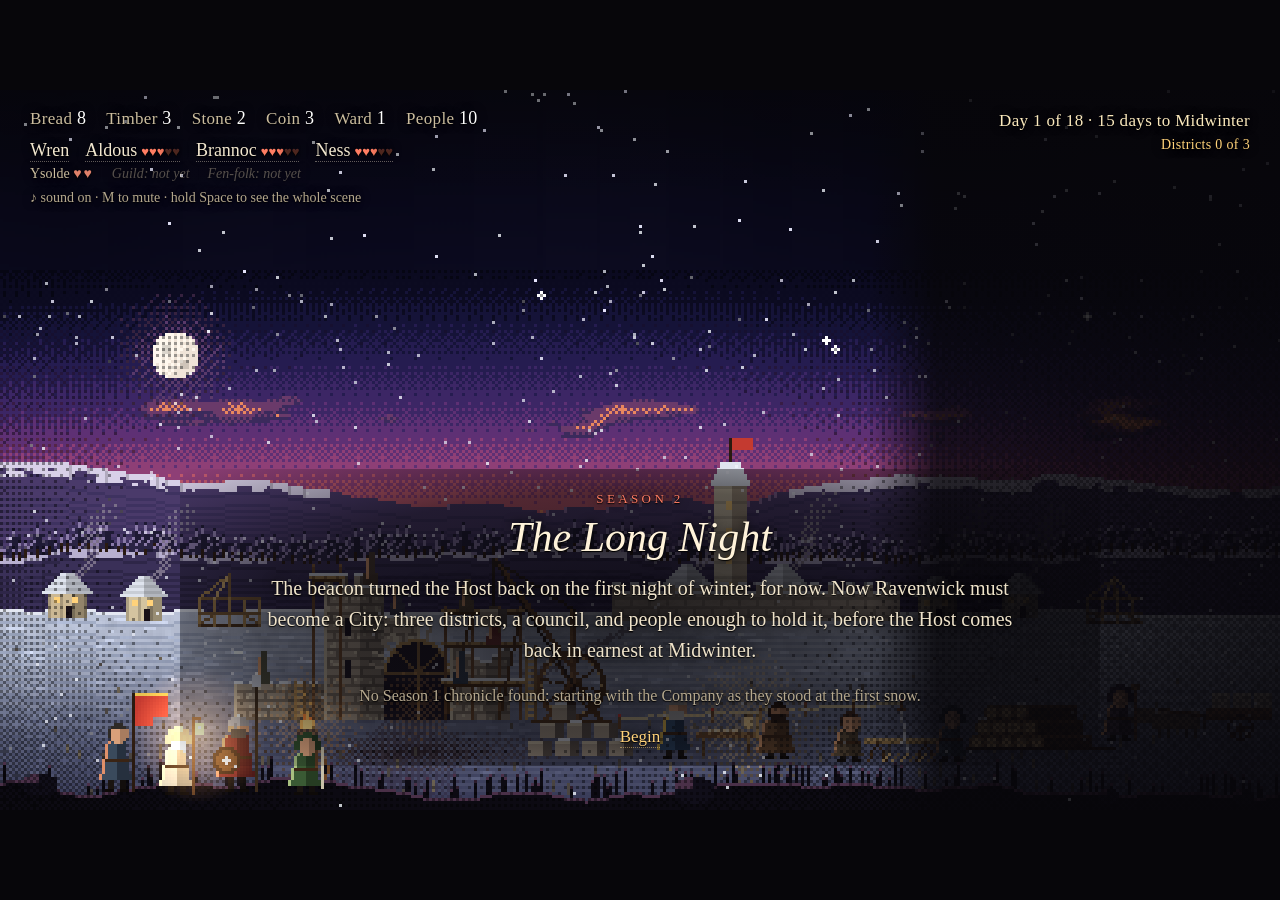
==== season2.html @ ca305309 "Add Season Two: The Long Night (season2.html) A playable second season: a morning council of three f" ====
<!doctype html><html><head><meta charset="utf-8"><title>Quests and Encounters · Season 2 · The Long Night</title>
<link rel="stylesheet" href="s2/base.css">
<style>
  #fac{z-index:2;left:30px;top:76px;font-size:14px;color:#cbbd9f;display:flex;gap:18px}
  #fac .h{color:#e0806a;letter-spacing:2px}#fac .away{opacity:.4;font-style:italic}
  #goal .q{font-size:13.5px;color:#cbbd9f;font-style:italic}#goal .q b{font-weight:normal;color:#fbe9bd;font-style:normal}
  #party .fallen{opacity:.45;text-decoration:line-through}
</style></head><body>
<div id="stage">
  <canvas id="c" width="427" height="240"></canvas>
  <div id="topshade"></div>
  <div id="fade"></div>
  <div id="top" class="hud"><div id="res"></div><div id="goal"></div></div>
  <div id="party" class="hud"></div>
  <div id="fac" class="hud"></div>
  <div id="toast" class="hud"></div>
  <div id="story" class="hud"></div>
  <div id="strike"></div>
  <div id="panel" class="hud"></div>
  <div id="snd" class="hud">♪ sound on · M to mute · hold Space to see the whole scene</div>
</div>
<script src="audio.js"></script>
<script src="s2/art.js"></script>
<script src="s2/content.js"></script>
<script>
/* ================================================================ Season 2 · The Long Night (browser build)
   Rules and flow. Content (places, council matters, costs) is in s2/content.js; art is exported by
   tools/art/s2_export.py. Same look and sound as Season 1; the scene art is one image per scene plus the
   four Company sprites. #bot=1 plays a season by itself and writes a log into <pre id="botlog">. */
const A = window.Audio2 || {mood() {}, ambience() {}, sfx() {}, toggle() {}, start() {}};
const cv = document.getElementById('c'), ctx = cv.getContext('2d'); ctx.imageSmoothingEnabled = false;
const CW = 427, CH = 240, SY = 60;
const sleep = ms => new Promise(r => setTimeout(r, ms / (window.SPEED || 1)));
const rnd = (a, b) => a + Math.floor(Math.random() * (b - a + 1));
const pick = a => a[Math.floor(Math.random() * a.length)];
const $ = id => document.getElementById(id);

const BG = {}; for (const k of S2ART.scenes) { const i = new Image(); i.src = 's2/' + k + '.png'; BG[k] = i; }
const MEM = {}; for (const k in S2ART.members) { const i = new Image(); i.src = 's2/' + k + '.png'; MEM[k] = {...S2ART.members[k], img: i}; }
const MEMBERS = ['m_banner', 'm_cleric', 'm_captain', 'm_tracker'];
const CO = {
  m_banner: {short: 'Wren', stats: {Might: 2, Wits: 3, Faith: 2, Stealth: 1}},
  m_cleric: {short: 'Aldous', stats: {Might: 1, Wits: 3, Faith: 5, Stealth: 1}},
  m_captain: {short: 'Brannoc', stats: {Might: 5, Wits: 2, Faith: 1, Stealth: 1}},
  m_tracker: {short: 'Ness', stats: {Might: 2, Wits: 4, Faith: 1, Stealth: 5}},
};
const nm = m => CO[m].short;
const RES = ['Bread', 'Timber', 'Stone', 'Coin', 'Ward'];

/* ------------------------------------------------------------------ state */
const G = {day: 1, scene: 'works', res: {}, people: 0, militia: 0, party: {}, loyal: {}, hurt: {}, fac: {}, built: {}, unlocked: {},
  work: 'fish', q: {}, flags: {}, intel: [], visits: {}, once: {}, carry: {}, log: [], view: null, busy: false, builtToday: false, usedToday: {}};
const SAVE_KEY = 'qe.chronicle';

function newSeason() {
  Object.assign(G.res, S2.start.res); G.people = S2.start.people; G.militia = S2.start.militia;
  for (const m of MEMBERS) { G.party[m] = 'ok'; G.loyal[m] = 3; }
  G.loyal.m_banner = null;
  for (const k in S2.factions) G.fac[k] = {here: S2.factions[k].here, h: S2.factions[k].hearts, gifted: false};
  for (const k in S2.districts) { G.built[k] = 0; G.unlocked[k] = !!S2.districts[k].open; }
  G.q.season = 'open';
  const c = loadChronicle();   // Season 1's chronicle, if there is one; otherwise this default Company
  G.from = c ? 'chronicle' : 'default';
  if (c && c.season === 1) {
    const co = c.company || {};
    for (const m of MEMBERS) {
      if (co.party && co.party[m]) G.party[m] = co.party[m] === 'gone' ? 'gone' : 'ok';
      if (co.loyal && co.loyal[m] != null) G.loyal[m] = co.loyal[m];
    }
    const r = (c.stores || {}).res || {};
    G.res.Stone += Math.min(3, r.Stone || 0); G.res.Coin += Math.min(3, r.Coin || 0); G.res.Ward = Math.max(1, Math.min(3, r.Ward || 1));
    const spare = Math.max(0, ((c.result || {}).maxDay || 14) - ((c.result || {}).endDay || 14));
    G.res.Bread += spare; G.res.Stone += Math.min(2, spare);
    if ((c.ravenwick || {}).refugeesIn) { G.people += 3; G.militia += 1; G.flags.sergeant = 1; }
    const fl = (c.world || {}).flags || {};
    const keys = Object.keys(fl).join(' ');
    G.flags.shrineDark = /shrine.*(broke|desecr|rob)/i.test(keys) && !/pray/i.test(keys);
    G.flags.bridgeHeld = /highway.*(paid|pay)/i.test(keys) ? 'the highwaymen you paid off, grown bold' : /highway.*(fought|fight|driven)/i.test(keys) ? 'strangers in masks: the highwaymen are gone' : null;
  }
}
function loadChronicle() { try { const c = JSON.parse(localStorage.getItem(SAVE_KEY + '.s1') || localStorage.getItem(SAVE_KEY) || 'null'); return c && c.format === 'quests-and-encounters/chronicle' && c.season === 1 && (c.result || {}).win ? c : null } catch (e) { return null } }
function saveChronicle(result) {
  const c = {format: 'quests-and-encounters/chronicle', version: 1, season: 2, title: 'The Long Night', savedAt: new Date().toISOString(),
    result, company: {party: G.party, loyal: G.loyal, hurt: G.hurt}, stores: {res: G.res}, city: {people: G.people, militia: G.militia, built: G.built,
      factions: G.fac}, world: {flags: G.flags, quests: G.q, intel: G.intel}};
  try { if (!window.BOT) { localStorage.setItem(SAVE_KEY, JSON.stringify(c)); localStorage.setItem(SAVE_KEY + '.s2', JSON.stringify(c)); } } catch (e) {}
  return c;
}

const here = m => G.party[m] === 'ok';
const has = m => here(m) && !G.hurt[m];
const can = c => !c || Object.entries(c).every(([k, v]) => G.res[k] >= v);
const pay = c => { if (c) for (const k in c) G.res[k] -= c[k]; };
const cost = c => Object.entries(c).map(([k, v]) => `${v} ${k}`).join(', ');
const builtN = () => Object.values(G.built).filter(Boolean).length;
const need = () => Math.ceil(G.people / 5);
const facHere = () => Object.keys(G.fac).filter(k => G.fac[k].here);
const S = k => S2.factions[k];

/* ------------------------------------------------------------------ effects */
function fx(e, notes = []) {
  if (!e) return notes;
  if (e.res) for (const k in e.res) { const before = G.res[k]; G.res[k] = Math.max(0, G.res[k] + e.res[k]); const d = G.res[k] - before; if (d) notes.push(`${d > 0 ? '+' : ''}${d} ${k}`); }
  if (e.people) { G.people = Math.max(0, G.people + e.people); notes.push(`${e.people > 0 ? '+' : ''}${e.people} people`); }
  if (e.militia) { G.militia = Math.max(0, G.militia + e.militia); notes.push(`+${e.militia} militia`); }
  if (e.fac) for (const k in e.fac) heart(k, e.fac[k], notes);
  if (e.hurt) for (const m of e.hurt) if (here(m)) { G.hurt[m] = 1; notes.push(`${nm(m)} is wounded`); A.sfx('hurt'); }
  if (e.flag) Object.assign(G.flags, e.flag);
  if (e.unlock) for (const d of e.unlock) unlock(d, notes);
  if (e.intel) for (let i = 0; i < e.intel; i++) reveal(notes);
  const up = e.res && Object.values(e.res).some(v => v > 0), down = e.res && Object.values(e.res).some(v => v < 0);
  if (up) A.sfx(e.res.Coin > 0 ? 'coin' : 'gain'); else if (down) A.sfx('loss');
  return notes;
}
function heart(k, d, notes) {
  const f = G.fac[k]; if (!f || !f.here || !d) return;
  f.h = Math.max(0, Math.min(5, f.h + d));
  notes.push(`${S(k).short} ${d > 0 ? '♥+' + d : '♥' + d}`);
  if (k === 'faithful' && f.h >= 3) unlock('chapel', notes);
  if (f.h >= 5 && !f.gifted) { f.gifted = true; notes.push(S(k).gift); gift(k); }
  if (f.h === 0) { f.here = false; G.people = Math.max(0, G.people - 3); notes.push(`${S(k).name} leave Ravenwick, and take their people with them (−3 people)`); }
}
function gift(k) {
  if (k === 'faithful') { G.hurt = {}; G.res.Ward += 2; }
  if (k === 'guild') G.res.Coin += 4;
  if (k === 'fen') { G.res.Bread += 3; G.flags.boats = 1; G.flags.iceRoad = 1; }
}
function unlock(d, notes) { if (!G.unlocked[d]) { G.unlocked[d] = true; notes.push(`${S2.districts[d].building} can now be raised in ${S2.districts[d].name}`); } }
function arrive(k, notes) { if (G.fac[k].here) return; G.fac[k].here = true; G.people += 3; notes.push(`${S(k).name} come to Ravenwick (+3 people). ${S(k).speaker} will sit on the council.`);
  if (k === 'guild') unlock('square', notes); if (k === 'fen') unlock('stores', notes); }
function reveal(notes) { const left = Object.keys(S2.threats).filter(t => !G.intel.includes(t)); if (!left.length) return; const t = left[0]; G.intel.push(t); notes.push(`You know of ${S2.threats[t].name}`); }

/* ------------------------------------------------------------------ drawing */
const SNOWY = {works: 1, square: 1, chapel: 1, yard: 1, stores: 1, crossroads_w: 0.4, cairn: 1, hermit: 3, thornmere: 0.3, toll_bridge: 1, monastery: 0.4,
  frozen_wreck: 2, barrow: 0.4, thin_ice: 0, siege_warning: 1, siege_long_dark: 0.6};
const FLAKES = Array.from({length: 160}, () => ({x: Math.random() * CW, y: Math.random() * CH, v: .2 + Math.random() * .5, w: Math.random() * 6}));
function draw(t) {
  const bg = BG[G.scene];
  if (bg && bg.complete) ctx.drawImage(bg, 0, 0); else { ctx.fillStyle = '#07060a'; ctx.fillRect(0, 0, CW, CH); }
  for (const m of MEMBERS) if (here(m) && MEM[m] && MEM[m].img.complete) {
    const s = MEM[m]; ctx.globalAlpha = G.hurt[m] ? .75 : 1; ctx.drawImage(s.img, s.x, s.y); ctx.globalAlpha = 1;
  }
  if (here('m_cleric')) {   // the lantern's light, drawn live so it belongs to whatever scene we are in
    const s = MEM.m_cleric, lx = s.x + s.w - 2, ly = s.y + 6, f = .85 + .15 * Math.sin(t / 180);
    const g = ctx.createRadialGradient(lx, ly, 1, lx, ly, 26 * f); g.addColorStop(0, 'rgba(255,200,120,.55)'); g.addColorStop(1, 'rgba(255,160,80,0)');
    ctx.globalCompositeOperation = 'lighter'; ctx.fillStyle = g; ctx.fillRect(lx - 30, ly - 30, 60, 60); ctx.globalCompositeOperation = 'source-over';
  }
  const sn = SNOWY[G.scene] || 0, ember = G.scene === 'siege_assault';
  if (sn || ember) for (const f of FLAKES) {
    if (ember) { f.y -= f.v * 1.2; f.x += Math.sin(t / 400 + f.w) * .3; if (f.y < 0) { f.y = CH; f.x = Math.random() * CW; } ctx.fillStyle = f.w > 3 ? '#ffb050' : '#ff6a2a'; }
    else { f.y += f.v; f.x += sn > 1 ? f.v * sn : Math.sin(t / 900 + f.w) * .25; if (f.y > CH) { f.y = 0; f.x = Math.random() * CW; } if (f.x > CW) f.x = 0; ctx.fillStyle = 'rgba(240,244,250,.8)'; }
    if (Math.random() < (ember ? 1 : Math.min(1, sn))) ctx.fillRect(f.x | 0, f.y | 0, 1, 1);
  }
}
function loop(t) { draw(t); requestAnimationFrame(loop); }

/* ------------------------------------------------------------------ panel & HUD */
function show(v) { G.view = v; render(); }
function busy(b) { G.busy = b; $('panel').classList.toggle('busy', b); }
async function goScene(scene, mood, amb) {
  if (G.scene === scene) { if (mood) A.mood(mood); return; }
  const f = $('fade'); f.style.opacity = 1; await sleep(500); G.scene = scene; if (mood) A.mood(mood); if (amb) A.ambience(amb); f.style.opacity = 0; await sleep(300);
}
let toastT; function toast(s) { const el = $('toast'); el.textContent = s; el.style.opacity = 1; clearTimeout(toastT); toastT = setTimeout(() => el.style.opacity = 0, 2600); }
function fitPanel() { const p = $('panel'); p.classList.remove('d1', 'd2'); for (const d of ['d1', 'd2']) { if (p.scrollHeight <= p.clientHeight + 1) return; p.classList.remove('d1'); p.classList.add(d); } }
function render() {
  const v = G.view, p = $('panel');
  if (v) {
    const barks = (v.barks || []).map(([w, l]) => `<div class="bark">${w ? `<b>${w}:</b> ` : ''}${l}</div>`).join('');
    p.innerHTML = (v.kind ? `<div class="kind">${v.kind}</div>` : '') + (v.title ? `<h1>${v.title}</h1>` : '') + `<div class="body">${v.body}</div>${barks}<div class="cap">${v.cap || ''}</div>` +
      v.ch.map((c, i) => {
        const lockWho = c.who && !has(c.who), lock = c.off || lockWho || !can(c.c);
        const why = c.off ? c.off : lockWho ? (here(c.who) ? `${nm(c.who)} is wounded` : `${nm(c.who)} is gone`) : !can(c.c) ? 'Needs ' + cost(c.c) : '';
        return `<a class="ch ${lock ? 'off' : ''}" data-i="${i}">${c.who ? `<span class="who">${nm(c.who)}:</span> ` : ''}${c.t}${(why || c.s) ? `<small>${why || c.s}</small>` : ''}</a>`;
      }).join('');
    p.querySelectorAll('.ch').forEach(a => { const c = v.ch[+a.dataset.i]; a.onclick = () => choose(c); a.onmouseenter = () => A.sfx('hover'); });
    fitPanel();
  } else p.innerHTML = '';
  $('res').innerHTML = RES.map(k => `<span class="${k === 'Bread' && G.res.Bread < need() ? 'lo' : ''}">${k} <b>${G.res[k]}</b></span>`).join('') +
    `<span>People <b>${G.people}</b></span>` + (G.militia ? `<span>Militia <b>${G.militia}</b></span>` : '');
  const left = S2.siegeDay - G.day;
  const dl = Object.keys(S2.districts).filter(d => G.built[d]).map(d => S2.districts[d].building);
  $('goal').innerHTML = `<div class="big">Day ${Math.min(G.day, S2.maxDay)} of ${S2.maxDay} · ${left > 0 ? left + (left === 1 ? ' day' : ' days') + ' to Midwinter' : 'Midwinter'}</div>` +
    `<div class="sm">${builtN() >= 3 ? '<span class="done">✓ A City</span>' : `<span class="now">Districts ${builtN()} of 3</span>`}${dl.length ? ' · ' + dl.join(', ') : ''}</div>` + questLines();
  $('party').innerHTML = MEMBERS.map(m => { const g = G.party[m] !== 'ok', h = G.hurt[m];
    return `<a class="${g ? 'fallen' : h ? 'hurt' : ''}">${nm(m)}${h && !g ? '<span class="hw">wounded</span>' : ''}${G.party[m] === 'fallen' ? '<span class="hw">fell at Midwinter</span>' : ''}${G.loyal[m] != null && !g ? `<span class="pips">${'♥'.repeat(G.loyal[m])}<i>${'♥'.repeat(5 - G.loyal[m])}</i></span>` : ''}</a>`; }).join('');
  $('fac').innerHTML = Object.keys(G.fac).map(k => { const f = G.fac[k];
    return f.here ? `<span>${S(k).short} <span class="h">${'♥'.repeat(f.h)}</span></span>` : `<span class="away">${k === 'guild' ? 'Guild: not yet' : k === 'fen' ? 'Fen-folk: not yet' : S(k).short + ': gone'}</span>`; }).join('');
}
function questLines() {
  const L = [];
  const Q = {wreck: ['The Frozen Wreck', 'salvage the barge, west'], masons: ['Masons for Hire', 'Oakwell: 4 Coin and a Guild letter'],
    plans: ['Thornmere\'s Plans', 'carry them home'], eel: ['The Eel-King\'s Price', 'clear the Barrow under the Ice'],
    monks: ['The Monks\' Escort', 'two monks to bring home'], hermit: ['The Last Hermit\'s Tale', 'the saint\'s lamp, from the Frozen Shrine']};
  for (const k in Q) if (G.q[k] === 'open' || G.q[k] === 'carrying') L.push(`<div class="q"><b>${Q[k][0]}</b> · ${Q[k][1]}</div>`);
  if (G.intel.length) L.push(`<div class="q">The Host: ${G.intel.map(t => S2.threats[t].name).join('; ')}</div>`);
  return L.slice(0, 4).join('');
}
async function choose(c) {
  if (G.busy) return;
  const lock = c.off || (c.who && !has(c.who)) || !can(c.c); if (lock) return;
  A.sfx('click'); if (window.BOT) G.log.push(`D${G.day} ${G.scene}: ${c.t} | B${G.res.Bread} T${G.res.Timber} S${G.res.Stone} C${G.res.Coin} W${G.res.Ward} P${G.people} M${G.militia} | built ${builtN()}`);
  busy(true); try { await c.go(); } catch (e) { console.error(e); if (window.BOT) G.log.push('ERROR ' + e.message); } busy(false); render();
}
const msg = (title, body, notes, next, label = 'Continue', kind = '') => show({kind, title, body: body + (notes && notes.length ? `<div class="cap" style="margin-top:10px;color:#ffd890">${notes.join(' · ')}</div>` : ''), ch: [{t: label, id: 'continue', go: next}]});

/* ------------------------------------------------------------------ the timing strike (as in Season 1) */
function strike(m, stat, label) {
  if (window.BOT) { const r = Math.random() + (CO[m].stats[stat] - 3) * .08; return Promise.resolve(r > .75 ? 'great' : r > .3 ? 'good' : 'miss'); }
  const v = CO[m].stats[stat] || 2, el = $('strike'), zw = 10 + v * 6, zc = 30 + Math.random() * 40;
  el.innerHTML = `<div class="lbl">${nm(m)}: ${label} <span style="color:#cbbd9f">· ${stat} ${'■'.repeat(v)}</span></div><div class="bar"><div class="zone" style="left:${zc - zw / 2}%;width:${zw}%"></div><div class="mk"></div></div><div class="res"></div><div class="hint">click, or press Space, when the marker is in the gold</div>`;
  el.style.display = 'block'; const mk = el.querySelector('.mk'), res = el.querySelector('.res'); const t0 = performance.now(); let done = false; A.sfx('page');
  return new Promise(resolve => {
    (function frame() { if (done) return; const ph = ((performance.now() - t0) / 900) % 2, pos = (ph < 1 ? ph : 2 - ph) * 100; mk.style.left = pos + '%'; mk.dataset.pos = pos; requestAnimationFrame(frame); })();
    G.striking = () => { if (done) return; done = true; G.striking = null; const d = Math.abs(+mk.dataset.pos - zc), q = d < zw * .18 ? 'great' : d < zw / 2 ? 'good' : 'miss';
      res.textContent = {great: 'Perfect!', good: 'Good.', miss: 'Missed…'}[q]; res.style.color = {great: '#fff0a0', good: '#ffd27a', miss: '#ff8a70'}[q];
      A.sfx(q === 'miss' ? 'loss' : q === 'great' ? 'ward' : 'click'); setTimeout(() => { el.style.display = 'none'; resolve(q); }, 650); };
    el.onclick = () => G.striking && G.striking();
  });
}
cv.addEventListener('mousedown', () => G.striking && G.striking());
addEventListener('keydown', e => { if (e.code === 'Space') { e.preventDefault(); if (G.striking) G.striking(); else $('stage').classList.add('peek'); } if (e.key === 'm' || e.key === 'M') A.toggle(); });
addEventListener('keyup', e => { if (e.code === 'Space') $('stage').classList.remove('peek'); });

/* ------------------------------------------------------------------ the day: council, home, the roads */
async function morning() {
  if (G.day >= S2.siegeDay) return nightOne();
  G.builtToday = false; G.usedToday = {};
  await goScene('council', 'home', ['fire', 'murmur']);
  const pool = S2.council.filter(m => (m.by === 'any' || (G.fac[m.by] && G.fac[m.by].here)) && !G.once['c_' + m.title]);
  const m = pool.length ? pick(pool) : null;
  if (!m) return home();
  G.once['c_' + m.title] = 1;
  const by = m.by === 'any' ? pick(facHere()) : m.by, sp = S(by);
  show({kind: `MORNING COUNCIL · DAY ${G.day}`, title: m.title, body: m.body, barks: [[sp.short, `"${m.title === 'A Loan' ? 'Think on it, Warden.' : 'Well, Warden?'}"`]],
    cap: 'The speakers wait.', ch: m.ch.map(c => ({...c, id: 'council', fxv: c.fx, go: async () => {
      if (c.who && c.who === 'm_tracker') { const q = await strike('m_tracker', 'Stealth', 'Run them down'); if (q === 'miss') { const n = fx({res: {Timber: -1}}); return msg('They get away', 'Ness loses them in the dark of the woods.', n, home); } }
      const n = fx(c.fx); const others = facHere().filter(k => k !== by);
      const react = others.map(k => { const d = (c.fx.fac || {})[k] || 0; return [S(k).short, d > 0 ? 'nods.' : d < 0 ? 'says nothing, and leaves early.' : 'shrugs.']; });
      show({kind: `MORNING COUNCIL · DAY ${G.day}`, title: m.title, body: 'It is decided.', barks: react, cap: n.join(' · '), ch: [{t: 'Out into the city', id: 'continue', go: home}]});
    }}))});
}

async function home() {
  await goScene('works', 'home', ['fire', 'wind']);
  const n = [];
  if (G.day === 2 && !G.q.wreck) { G.q.wreck = 'open'; G.flags.wreck = 1; return msg('A Bargeman at the Gate', 'A bargeman stands at the Gate, white with frost. His barge froze in the river west of here, cargo and all, and the ice is crushing her. "Timber, Warden. Good dry beams. Help me get it off and my lads are yours."', ['New quest: The Frozen Wreck'], home); }
  if (G.carry.plans) { G.carry.plans = 0; G.q.plans = 'done'; fx({unlock: ['yard'], flag: {plansHome: 1}}, n); n.push('the Gatehouse needs 1 less Stone'); }
  if (G.carry.monks) { G.carry.monks = 0; G.q.monks = 'done'; fx({unlock: ['chapel'], people: 2}, n); heart('faithful', 1, n); }
  if (G.carry.eelDone && !G.fac.fen.here) { G.carry.eelDone = 0; arrive('fen', n); }
  if (n.length) return msg('Home Again', 'The city has news for you.', n, home);
  const builds = Object.keys(S2.districts).filter(d => G.unlocked[d] && !G.built[d]);
  const ch = [];
  const unbuilt = Object.keys(S2.districts).filter(d => !G.built[d]);
  if (unbuilt.length) ch.push({t: 'Raise a district', s: (builds.length ? 'Ready: ' + builds.map(d => S2.districts[d].building).join(', ') : 'None unlocked yet · see how to unlock them') + (G.builtToday ? ' · one a day' : ''),
    id: 'build', off: G.builtToday ? 'The townsfolk raised one today' : null, go: buildMenu});
  if (G.carry.lamp && !G.unlocked.chapel) ch.push({t: 'Give the saint\'s lamp to the city', s: 'A relic: the Chapel can be raised', id: 'relic',
    go: () => { G.carry.lamp = 0; G.flags.relic = 1; const n = []; unlock('chapel', n); if (G.q.hermit === 'open') { G.q.hermit = null; n.push('the hermit will not get his lamp'); } msg('A Relic for Ravenwick', 'The lamp is set in a niche by the Gate, and people come to look at it all day.', n, home); }});
  for (const d of ['square', 'chapel', 'yard', 'stores']) if (G.built[d] && !G.usedToday[d]) ch.push({t: `Walk to ${S2.districts[d].name}`, s: S2.districts[d].daily, id: 'visit_' + d, go: () => visitDistrict(d)});
  ch.push({t: `Townsfolk: ${S2.work[G.work].t.toLowerCase()}`, s: 'Change the work · ' + S2.work[G.work].s, id: 'work', go: workMenu});
  ch.push({t: 'Set out on the roads', s: `The Company goes; the city works without you`, id: 'roads', go: crossroads});
  ch.push({t: 'Stay in the city today', s: 'The wounded rest; the day passes', id: 'rest', go: () => nightfall(1, 'You spend the day on the walls with the townsfolk.')});
  show({kind: `RAVENWICK · DAY ${G.day}`, title: 'Raising the Gate', body: `${G.people} people, ${G.militia ? G.militia + ' of them drilled as militia, ' : ''}and the first snows already deep. They eat ${need()} Bread a day. Every third night the city burns 1 Timber, or people fall sick.`, cap: (builtN() < 3 ? `Raise ${3 - builtN()} more ${3 - builtN() === 1 ? 'district' : 'districts'} by Midwinter to make Ravenwick a City.` : 'Ravenwick is a City. Now it must hold.') +
    (G.day >= 10 ? ` For the long dark at Midwinter, put by ${G.built.stores ? 'no Bread (the Granary feeds everyone)' : need() + ' Bread'} and 2 Timber.` : ''), ch});
}
function buildMenu() {
  const ch = Object.keys(S2.districts).filter(d => !G.built[d]).map(d => { const D = S2.districts[d], c = costOfD(d);
    return {t: `${D.building} in ${D.name}`, s: G.unlocked[d] ? `${cost(c)} · In the siege: ${D.siege}` : `${cost(c)} · ${D.why}`, c: G.unlocked[d] ? c : null, off: G.unlocked[d] ? null : `Not yet · ${cost(c)} · ${D.why}`, id: 'build_' + d, d, go: () => build(d)}; });
  ch.push({t: 'Not now', id: 'back', go: home});
  show({kind: 'RAVENWICK', title: 'Raise a District', body: 'Each district is a building and the street around it. Three make Ravenwick a City.', ch});
}
const costOfD = d => { const c = {...S2.districts[d].cost}; if (d === 'gate' && G.flags.plansHome) c.Stone = Math.max(1, c.Stone - 1); return c; };
async function build(d) {
  pay(costOfD(d)); G.built[d] = 1; G.builtToday = true; A.sfx('build');
  const D = S2.districts[d]; await goScene(D.scene, 'home', ['murmur', 'wind']);
  msg(`The ${D.building} Stands`, `${D.name[0].toUpperCase() + D.name.slice(1)} fills with people by evening. ${D.daily} In the siege: ${D.siege}`, [builtN() >= 3 ? 'Three districts: Ravenwick is a City' : `Districts ${builtN()} of 3`], home);
}
function workMenu() {
  show({kind: 'RAVENWICK', title: 'The Day\'s Work', body: 'The council decides where the townsfolk work. It holds until you change it.',
    ch: [...Object.keys(S2.work).map(k => ({t: S2.work[k].t, s: S2.work[k].s, id: 'work_' + k, go: () => { G.work = k; return home(); }})), {t: 'Leave it as it is', id: 'back', go: home}]});
}
async function visitDistrict(d) {
  const D = S2.districts[d]; await goScene(D.scene, 'home', ['murmur', 'wind']);
  const back = {t: 'Back to the Gate', id: 'back', go: home};
  const used = (n, e) => { G.usedToday[d] = 1; const notes = fx(e); msg(D.name[0].toUpperCase() + D.name.slice(1), n, notes, home); };
  const V = {
    square: {title: 'Market Day', body: 'Stalls in the snow, a crier with the day\'s rumours. The Guild\'s scales are honest, mostly.',
      ch: [{t: 'Buy stone', s: '2 Coin → 1 Stone', c: {Coin: 2}, id: 'sq_stone', go: () => used('A carter brings it round by noon.', {res: {Coin: -2, Stone: 1}})},
           {t: 'Buy bread', s: '1 Coin → 2 Bread', c: {Coin: 1}, id: 'sq_bread', go: () => used('Hollin flour, at Hollin prices.', {res: {Coin: -1, Bread: 2}})},
           {t: 'Listen to the crier', s: 'Rumours of the Host', id: 'sq_rumour', off: G.intel.length >= 3 ? 'You know all he knows' : null, go: () => used('A pedlar from the north swears to what he saw.', {intel: 1})}, back]},
    chapel: {title: 'Vespers', body: 'The chapel lamps are lit. Mother Ysolde tends the sick in the hospice.',
      ch: [{t: 'Pray with the Faithful', s: '+1 Ward', id: 'ch_pray', go: () => used('The bell rings. The dark feels a little further off.', {res: {Ward: 1}, fac: {faithful: 1}})}, back]},
    yard: {title: 'The Drill Ground', body: 'Two ranks of townsfolk with spears, a sergeant shouting, the forge going.',
      ch: [{t: 'Drill the townsfolk hard', s: '2 Bread → +2 militia', c: {Bread: 2}, id: 'yd_drill', go: () => used('By dusk they keep their line.', {res: {Bread: -2}, militia: 2})}, back]},
    stores: {title: 'The Smokehouse', body: 'The granary on its staddle stones, fish drying on the racks, smoke out of every gap.',
      ch: [{t: 'Salt and smoke fish', s: '1 Timber → 3 Bread', c: {Timber: 1}, id: 'st_smoke', go: () => used('The racks fill. It smells like the Fens.', {res: {Timber: -1, Bread: 3}})}, back]},
  }[d];
  show({kind: 'RAVENWICK', ...V});
}

/* ------------------------------------------------------------------ the roads */
const tripDays = p => { const P = S2.places[p]; return P.road === 'west' && P.days > 1 && G.flags.iceRoad ? 1 : P.days; };
async function crossroads() {
  await goScene('crossroads_w', 'road', ['wind']);
  const ch = [];
  for (const r in S2.roads) for (const p of S2.roads[r].places) {
    const P = S2.places[p], d = tripDays(p);
    let off = null;
    if (P.needs === 'toll' && !G.flags.toll) off = 'Past the Toll Bridge: clear the bridge first';
    if (P.needs === 'wreck' && !G.flags.wreck) off = 'Nothing to go there for yet';
    if (P.needs === 'wreck' && G.q.wreck === 'done') off = 'The wreck is stripped bare';
    if (G.day + d > S2.siegeDay) off = 'Too far now: the Host will be here first';
    ch.push({t: `${P.title}`, s: `${S2.roads[r].name.split(' · ')[0]} · ${d} ${d === 1 ? 'day' : 'days'} · ${P.hint}`, off, id: 'go_' + p, p, go: () => setOut(p)});
  }
  ch.push({t: 'Back to Ravenwick', id: 'back', go: home});
  show({kind: 'THE CROSSROADS', title: 'Where the Roads Part', body: 'Three roads leave the moor under the northern lights: north into the Spires, east along the King\'s Road, west onto the frozen Fens.', ch});
}
async function setOut(p) {
  const P = S2.places[p]; G.trip = {p, days: tripDays(p), done: {}};
  G.visits[p] = (G.visits[p] || 0) + 1; A.sfx('depart');
  await goScene(p, P.mood, P.amb);
  show(place(p));
}
const homeBtn = () => ({t: `Head home`, s: `${G.trip.days} ${G.trip.days === 1 ? 'day' : 'days'} gone, all told`, id: 'home', go: () => nightfall(G.trip.days, null)});
// a deed: once per visit, maybe a timing strike, then an outcome shown in the panel with the place's other options still there
function deed(id, t, s, who, stat, label, fn, extra = {}) {
  return {t, s, who, id, c: extra.c, off: G.trip.done[id] ? 'Done' : extra.off, go: async () => {
    G.trip.done[id] = 1; let q = 'good';
    if (who && stat) q = await strike(who, stat, label);
    const [title, body, e] = fn(q); const n = fx(e);
    show({...place(G.trip.p), title, body, cap: n.join(' · ')});
  }};
}
function place(p) {
  const P = S2.places[p], v = {kind: P.kind, title: P.title, ch: []};
  const first = G.visits[p] === 1;
  const D = (...a) => v.ch.push(deed(...a));
  if (p === 'cairn') {
    v.body = 'The cairn stands on the summit with its torn pennants streaming east. Below you the cloud lies like a sea, and through the gaps, far down, the Host\'s fires.';
    D('cairn_count', 'Creep down through the cloud and count them', 'Learn how they mean to attack', 'm_tracker', 'Stealth', 'Down through the cloud', q =>
      q === 'miss' ? ['Seen', 'A sentry shouts. Ness comes back up the scree with an arrow in her arm, and one thing learned.', {intel: 1, hurt: ['m_tracker']}]
        : ['Counted', q === 'great' ? 'Ness is gone until dark and comes back grinning. She has been right among them.' : 'Ness comes back blue with cold, but she has seen it.', {intel: q === 'great' ? 2 : 1}],
      {off: G.intel.length >= 3 ? 'You know all their plans' : null});
    D('cairn_stone', 'Add a stone to the cairn', 'The Watchers kept this place for a hundred years', null, null, null, () => ['A Stone for the Watchers', 'Wren sets a stone on the cairn. The Company stands a while in the wind.', {res: {Ward: 1}}]);
  } else if (p === 'frozen_shrine') {
    if (G.flags.shrineDark && !G.flags.shrineClean) {
      v.body = 'The ice cave is cold and wrong. The candles at the saint\'s feet are out, and something has nested in the dark behind the pillar.';
      D('sh_cleanse', 'Drive it out with the old words', 'Aldous and a Ward', 'm_cleric', 'Faith', 'The old words', q => q === 'miss'
        ? ['It Will Not Go', 'The thing hisses and the candles will not light. Aldous comes away shaking.', {hurt: ['m_cleric'], res: {Ward: -1}}]
        : ['Cleansed', 'The candles catch. Whatever it was goes out through the crack in the roof with a sound like wind.', {flag: {shrineClean: 1}, fac: {faithful: 2}, res: {Ward: -1}}], {c: {Ward: 1}});
    } else {
      v.body = 'Light pours through a crack in the roof of the ice cave. The saint stands frozen in a pillar of ice, the Spire held up, candles still burning at her feet. Someone shelters here.';
      D('sh_pray', 'Pray at the saint\'s feet', '+2 Ward', 'm_cleric', null, null, () => ['The Saint Hears', 'Aldous prays until the candles gutter. The Company leaves lighter.', {res: {Ward: 2}, fac: {faithful: 1}}]);
      if (!G.carry.lamp && G.q.hermit !== 'done' && !G.flags.lampTaken)
        D('sh_lamp', 'Take the saint\'s lamp', G.q.hermit === 'open' ? 'For the hermit · the Faithful will not like it' : 'A holy relic · the Faithful will not like it', null, null, null,
          () => { G.carry.lamp = 1; G.flags.lampTaken = 1; return ['The Lamp', 'Wren lifts the little iron lamp from the ice. It is still warm.', {fac: {faithful: -1}}]; });
    }
  } else if (p === 'hermit') {
    v.body = 'The blizzard takes everything but one lit window. The hermit stands in his doorway with a lantern, as if he expected you.';
    if (!G.q.hermit) { G.q.hermit = 'open'; v.barks = [['The hermit', '"I know how they think. Bring me the lamp from the saint in the ice, and I will tell you all of it."']]; }
    if (G.carry.lamp && G.q.hermit === 'open') D('he_give', 'Give him the saint\'s lamp', 'He will tell you how the Host means to attack', null, null, null,
      () => { G.carry.lamp = 0; G.q.hermit = 'done'; return ['The Hermit\'s Tale', 'He holds the lamp a long time. Then he tells you everything: where, and how, and in what order.', {intel: 3}]; });
    D('he_warm', 'Sit by his fire a while', 'The wounded rest', null, null, null, () => { const healed = Object.keys(G.hurt).length; G.hurt = {}; return ['By the Fire', healed ? 'The hermit knows herbs. The wounded sleep, and wake better.' : 'He talks about the Watchers, and the old king, and snow.', {}]; });
  } else if (p === 'oakwell') {
    v.body = 'Oakwell at a frosty noon: honey-stone towers along a running river, the masons\' crane over the guild hall, carts on every road.';
    if (!G.fac.guild.here) { const n = []; arrive('guild', n); v.barks = [['Corwen Tally', '"Ravenwick? Then you will need a market, and safe roads, and fair weights. The Hollin Guild will come and see."']]; v.cap = n.join(' · '); }
    if (!G.q.masons) G.q.masons = 'open';
    D('ok_stone', 'Buy dressed stone', '2 Coin → 2 Stone', null, null, null, () => ['Stone', 'The quarrymen load a cart for you.', {res: {Coin: -2, Stone: 2}}], {c: {Coin: 2}});
    D('ok_timber', 'Hire carters for timber', '1 Coin → 2 Timber', null, null, null, () => ['Timber', 'Oak beams from the woods, roped on a sledge.', {res: {Coin: -1, Timber: 2}}], {c: {Coin: 1}});
    if (G.q.masons === 'open') D('ok_masons', 'Hire masons for the Garrison Hall', '4 Coin and a letter from the Guild', 'm_banner', null, null,
      () => { G.q.masons = 'done'; return ['Masons for Hire', 'Two masons and their boys will walk to Ravenwick tomorrow, with their tools.', {res: {Coin: -4}, unlock: ['yard'], people: 2}]; },
      {c: {Coin: 4}, off: G.fac.guild.h < 2 ? 'Needs the Guild\'s letter (2 hearts)' : null});
  } else if (p === 'thornmere') {
    v.body = 'Freezing fog. The citadel\'s broken towers stand in the frozen mere, half swallowed by thorns furred white with rime.';
    const left = 3 - (G.flags.salvaged || 0);
    D('th_salvage', 'Haul out dressed stone', left > 0 ? `${left} good loads left` : 'Picked clean', 'm_captain', 'Might', 'Lift', q => { G.flags.salvaged = (G.flags.salvaged || 0) + 1;
      return q === 'miss' ? ['It Shifts', 'A wall comes down. Brannoc gets clear, mostly.', {res: {Stone: 1}, hurt: ['m_captain']}] : ['Salvage', 'Old stone, cut square by better masons than anyone living.', {res: {Stone: q === 'great' ? 3 : 2, Timber: 1}}]; },
      {off: left <= 0 ? 'Nothing left worth carrying' : null});
    if (!G.q.plans && !G.flags.plansHome) D('th_plans', 'Search the keep for the old builders\' plans', 'Ness reads the ruin', 'm_tracker', 'Wits', 'Search', q => {
      if (q === 'miss') return ['Nothing', 'Rooms full of snow and crows.', {}];
      G.q.plans = 'carrying'; G.carry.plans = 1; return ['Thornmere\'s Plans', 'In a lead box under the chapel floor: the plans for a garrison hall, and the gatehouse they never finished.', {}]; });
  } else if (p === 'toll_bridge') {
    const who = G.flags.bridgeHeld || 'men in red masks';
    v.body = `A street of lit houses built over the gorge, a frozen waterfall behind it, and a chain across the road. The bridge is held by ${who}.`;
    if (G.flags.toll) { v.body += ' The chain is down for you now.'; }
    else {
      const open = (title, body, e) => { G.flags.toll = 1; return [title, body, {...e, fac: {guild: 1}}]; };
      D('tb_pay', 'Pay the toll', '2 Coin', null, null, null, () => open('Paid', 'The chain drops. A masked man bows too low.', {res: {Coin: -2}}), {c: {Coin: 2}});
      D('tb_talk', 'Talk them round', 'Wits', 'm_banner', 'Wits', 'Parley', q => q === 'miss' ? ['No', 'They laugh. You pay in the end, and more.', {res: {Coin: -3}, flag: {toll: G.res.Coin >= 3 ? 1 : 0}}]
        : open('Talked Round', 'Wren reminds them who will be holding the Spires when the Host has gone. The chain drops.', {}));
      D('tb_force', 'Force the chain', 'Might', 'm_captain', 'Might', 'At the chain', q => q === 'miss' ? ['Driven Back', 'Brannoc takes a spear in the shoulder. The chain stays up.', {hurt: ['m_captain']}]
        : open('The Bridge Is Clear', 'Brannoc breaks the chain and the keepers scatter across the roofs.', {res: {Coin: q === 'great' ? 2 : 0}}));
    }
  } else if (p === 'monastery') {
    v.body = 'Monasteries on the tops of stone needles, above a pink sea of valley mist. A basket comes down on a rope to meet you.';
    if (!G.q.monks) { G.q.monks = 'open'; v.barks = [['The abbot', '"Two of ours would go to your city, to tend the sick. Will you see them safely there?"']]; }
    if (G.q.monks === 'open' && !G.carry.monks) D('mo_escort', 'Take the two monks with you', 'The Chapel can be raised when they arrive', null, null, null, () => { G.carry.monks = 1; return ['The Monks\' Escort', 'Brother Tam and Brother Owl, with a mule and a great many books.', {}]; });
    D('mo_heal', 'Ask for their herbs', 'The wounded are tended', null, null, null, () => { G.hurt = {}; return ['Herbs', 'Bitter tea and clean bandages.', {}]; });
  } else if (p === 'frozen_wreck') {
    v.body = 'Thundersnow. The river has heaved up into slabs, and the barge stands nearly on end among them, her hull splitting. Her beams are good and dry.';
    D('wr_haul', 'Get the cargo off before she breaks', 'Might', 'm_captain', 'Might', 'Haul', q => { G.q.wreck = 'done';
      return q === 'miss' ? ['She Goes', 'The barge rolls as Brannoc is in her hold. He gets out; most of the beams don\'t.', {res: {Timber: 1}, people: 3, hurt: ['m_captain']}]
        : ['Salvaged', 'Beams, barrels and the bargeman\'s crew, all of it home by sledge.', {res: {Timber: q === 'great' ? 5 : 4}, people: 3}]; }, {off: G.q.wreck === 'done' ? 'Done' : null});
    D('wr_safe', 'Take only what has spilled onto the ice', 'Safe', null, null, null, () => { G.q.wreck = 'done'; return ['Scraps', 'A few beams and a barrel of tar. The bargeman\'s crew come with you anyway.', {res: {Timber: 2}, people: 3}]; }, {off: G.q.wreck === 'done' ? 'Done' : null});
  } else if (p === 'thin_ice') {
    v.body = 'Black ice as still as glass, the whole sky in it. Marker poles lead out to an island with one tree. A guide is already out there, testing.';
    if (G.flags.iceRoad) v.body += ' Your poles still stand: the far Fens are a day closer.';
    else D('ti_mark', 'Mark a safe way across', 'The far Fens become a day closer', 'm_tracker', 'Stealth', 'Read the ice', q => {
      if (q === 'miss' && !G.flags.boats) { const m = pick(MEMBERS.filter(has)); const lost = G.carry.plans; if (lost) { G.carry.plans = 0; G.q.plans = null; }
        return ['Through the Ice', `${nm(m)} goes through. They pull ${m === 'm_tracker' ? 'her' : 'him'} out blue and gasping${lost ? ', and the plans from Thornmere go down into the black water' : ''}.`, {hurt: [m], flag: {iceRoad: 1}}]; }
      return ['A Way Across', 'Pole by pole, Ness finds the thick ice. Tomorrow the far Fens are a day closer.', {flag: {iceRoad: 1}}]; });
    D('ti_fish', 'Cut a hole and fish', '+2 Bread', null, null, null, () => ['Fish', 'Pike, under all that glass.', {res: {Bread: 2}}]);
  } else if (p === 'barrow') {
    v.body = 'Through clear black ice you can see it: the drowned barrow, its standing stones, and a door glowing green far down. A stair has been cut into the ice.';
    const clear = (title, body, e) => { G.flags.barrowClear = 1; if (G.q.eel === 'open') { G.q.eel = 'done'; G.carry.eelDone = 1; } return [title, body, e]; };
    if (G.flags.barrowClear) v.body += ' The green light is gone now.';
    else {
      D('ba_fight', 'Go down and face what is there', 'Might', 'm_captain', 'Might', 'In the dark', q => q === 'miss' ? ['Driven Out', 'Something cold takes hold of Brannoc. Ness drags him back up the stair.', {hurt: ['m_captain']}]
        : clear('The Barrow Is Quiet', 'Brannoc comes up the stair with frost in his beard and says nothing about it, ever.', {}));
      D('ba_ward', 'Seal the door with a Ward', 'Aldous · 1 Ward', 'm_cleric', 'Faith', 'The sealing', q => q === 'miss' ? ['It Holds Against Him', 'The Ward breaks on the door like a wave.', {res: {Ward: -1}}]
        : clear('Sealed', 'The green light shrinks to a point, and goes out.', {res: {Ward: -1}, fac: {faithful: 1}}), {c: {Ward: 1}});
    }
    if (G.flags.barrowClear && !G.flags.graveGoods) D('ba_goods', 'Take the grave goods', '+3 Coin · the Faithful will hear of it', null, null, null, () => { G.flags.graveGoods = 1; return ['Grave Goods', 'Old gold, green with the water.', {res: {Coin: 3}, fac: {faithful: -1}}]; });
  } else if (p === 'eel_hall') {
    v.body = 'A hall shaped like an upturned boat, on stilts over a steaming black channel. Lanterns everywhere in the reeds. The Eel-King keeps court inside.';
    if (!G.q.eel && !G.fac.fen.here) {
      if (G.flags.barrowClear) { G.q.eel = 'done'; G.carry.eelDone = 1; v.barks = [['The Eel-King', '"You quieted the barrow without being asked. My people will go to your city."']]; }
      else { G.q.eel = 'open'; v.barks = [['The Eel-King', '"Something wakes in the old barrow under the ice. Quiet it, and the Fen-folk will come to Ravenwick."']]; }
    }
    D('ee_trade', 'Trade for smoked eel', '1 Coin → 3 Bread', null, null, null, () => ['Smoked Eel', 'Black, oily and very good.', {res: {Coin: -1, Bread: 3}}], {c: {Coin: 1}});
  }
  v.ch.push(homeBtn());
  return v;
}

/* ------------------------------------------------------------------ nights */
async function nightfall(days, text) {
  const notes = [];
  for (let i = 0; i < days; i++) passDay(notes, i === days - 1 && days === 1 && G.scene === 'works');
  if (G.view && G.view.title && text === null && G.trip) {
    const P = S2.places[G.trip.p]; text = `The Company comes home from ${P.title} after ${days === 1 ? 'a day' : days + ' days'} on the road.`; G.trip = null;
  }
  await goScene('works', 'home', ['fire', 'wind']);
  msg('Nightfall', text || '', notes, morning, 'Sleep');
}
function passDay(notes, rested) {
  const W = S2.work[G.work].res; for (const k in W) G.res[k] += W[k];   // the day's work comes in before supper
  if (G.built.square) G.res.Coin += 1;
  if (G.built.stores) G.res.Bread += 2;
  const n = need();
  if (G.res.Bread >= n) G.res.Bread -= n;
  else { G.res.Bread = 0; G.people = Math.max(0, G.people - 2); notes.push('Not enough bread: 2 people leave for the south'); const fs = facHere(); if (fs.length) heart(pick(fs), -1, notes); }
  if (G.built.yard && G.militia < Math.floor(G.people / 3)) G.militia += 1;
  if (G.built.gate && G.day % 2 === 0) { G.people += 1; notes.push('newcomers at the Gate (+1)'); }
  if (G.built.chapel || rested) G.hurt = {};
  if (G.day % 3 === 0) {
    if (G.res.Timber >= 1) { G.res.Timber -= 1; notes.push('the city burns 1 Timber against the cold'); }
    else { G.people = Math.max(0, G.people - 1); notes.push('no firewood: the cold takes someone'); heart('faithful', -1, notes); }
  }
  G.day += 1;
}

/* ------------------------------------------------------------------ the Midwinter siege */
async function nightOne() {
  await goScene('siege_warning', 'tension', ['gale', 'fire']); A.sfx('rumble');
  const known = G.intel.map(t => S2.threats[t]);
  const body = 'The beacon on the tower is lit. Down the mountain comes a river of torches: the Host, in earnest.' +
    (known.length ? ` You know what they bring: ${known.map(t => t.name).join('; ')}.` : ' You do not know how they mean to come at you.');
  const ch = G.intel.map(t => ({t: S2.threats[t].prep, s: `Against ${S2.threats[t].name}`, id: 'prep_' + t, go: () => { G.prep = t; return nightTwo(); }}));
  ch.push({t: 'Double the watch on every wall', s: 'A little help everywhere', id: 'prep_none', go: () => { G.prep = null; return nightTwo(); }});
  show({kind: 'MIDWINTER · NIGHT ONE', title: 'The Warning', body, cap: 'One night to prepare. What do you do with it?', ch});
}
async function nightTwo() {
  G.day = S2.siegeDay + 1; await goScene('siege_assault', 'tension', ['fire', 'gale']); A.sfx('clash');
  G.posts = {}; const free = MEMBERS.filter(has);
  const ask = i => {
    if (i >= free.length) { show({kind: 'MIDWINTER · NIGHT TWO', title: 'Hold the Line', body: 'They come over the walls. Click, or press Space, when the marker is in the gold.', ch: []}); return assault(); }
    const m = free[i];
    show({kind: 'MIDWINTER · NIGHT TWO', title: 'The Assault', body: 'Ladders against the walls, a ram at the Gate, fire arrows over the roofs. Where do you send each of the Company?',
      cap: `Where does ${nm(m)} stand?`, ch: Object.keys(S2.posts).map(k => { const P = S2.posts[k], v = CO[m].stats[P.stat];
        return {t: P.name[0].toUpperCase() + P.name.slice(1), s: `${P.stat} ${'■'.repeat(v)}${(G.posts[k] || []).length ? ' · with ' + G.posts[k].map(nm).join(', ') : ''}`, id: 'post_' + k, m, post: k,
          go: () => { (G.posts[k] = G.posts[k] || []).push(m); return ask(i + 1); }}; })});
  };
  return ask(0);
}
async function assault() {
  const striker = has('m_captain') ? 'm_captain' : MEMBERS.find(has);
  const q = striker ? await strike(striker, 'Might', 'Hold the line') : 'miss';
  const strikerPost = Object.keys(G.posts).find(k => G.posts[k].includes(striker));
  const lines = [], fallen = []; let breaks = 0; let wards = G.res.Ward + (G.built.chapel ? 1 : 0);
  for (const k in S2.posts) {
    const P = S2.posts[k]; let s = 0;
    for (const m of G.posts[k] || []) s += 1 + (CO[m].stats[P.stat] >= 4 ? 1 : 0);
    if (k === 'wall') s += Math.floor(G.militia / 2) + (G.built.yard ? 1 : 0);
    if (k === 'gate') s += Math.ceil(G.militia / 2) + (G.built.gate ? 2 : 0) + (G.built.yard ? 1 : 0);
    if (k === 'stores') s += G.built.stores ? 2 : 0;
    if (k === 'chapel') s += G.built.chapel ? 2 : 0;
    if (G.prep && S2.threats[G.prep].post === k) s += 3; else if (!G.prep) s += 0.5;
    if (k === strikerPost) s += q === 'great' ? 2 : q === 'good' ? 1 : -1;
    const threatened = Object.keys(S2.threats).find(t => S2.threats[t].post === k);
    const th = P.threat + (threatened && !G.intel.includes(threatened) ? 1 : 0);
    while (s < th && wards > 0 && th - s <= 1) { wards--; s += 1; lines.push(`A Ward turns them back at ${P.name}`); }
    if (s >= th) lines.push(`${P.name[0].toUpperCase() + P.name.slice(1)} holds.`);
    else { breaks++; lines.push(`The line breaks at ${P.name}.`);
      const there = G.posts[k] || []; if (there.length) { const m = there[0]; if (th - s >= 2 && m !== 'm_banner') { G.party[m] = 'fallen'; fallen.push(m); lines.push(`${nm(m)} falls there.`); } else { G.hurt[m] = 1; lines.push(`${nm(m)} is wounded.`); } } }
  }
  G.res.Ward = Math.max(0, Math.min(G.res.Ward, wards)); G.breaks = breaks; G.fallen = fallen;
  if (fallen.length) A.sfx('hurt');
  if (window.BOT) G.log.push(`ASSAULT q=${q} prep=${G.prep} posts=${JSON.stringify(G.posts)} | ${lines.join(' ')}`);
  msg('The Assault', `${{great: 'The line holds like iron where ' + nm(striker) + ' stands.', good: nm(striker) + ' holds the line.', miss: 'The line wavers where ' + nm(striker) + ' stands.'}[q]} ${lines.join(' ')}`,
    [`${breaks} ${breaks === 1 ? 'break' : 'breaks'} in the line`], nightThree, 'Through the night', 'MIDWINTER · NIGHT TWO');
}
async function nightThree() {
  G.day = S2.siegeDay + 2; await goScene('siege_long_dark', 'eerie', ['wind']);
  if (G.breaks >= 3) return finish();
  const M = S2.darkMatter;
  show({kind: 'MIDWINTER · NIGHT THREE', title: 'The Long Dark', body: 'The Host has drawn back to wait for the cold to finish what it started. No moon. Ice fog in the square. ' + M.body,
    ch: M.ch.map(c => ({...c, id: 'dark', go: () => { G.darkNotes = fx(c.fx); return finish(); }}))});
}
async function finish() {
  if (G.finished) return; G.finished = true;   // once only, whatever gets clicked twice
  const eat = G.built.stores ? 0 : need(), warm = 2;
  const notes = [...(G.darkNotes || [])]; let dark = 0;
  if (window.BOT) G.log.push(`DARK bread=${G.res.Bread} need=${eat} timber=${G.res.Timber} people=${G.people}`);
  if (G.res.Bread >= eat) G.res.Bread -= eat; else { dark++; G.people = Math.max(0, G.people - 4); notes.push('Hunger: 4 people die in the long dark'); }
  if (G.res.Timber >= warm) G.res.Timber -= warm; else { dark++; G.people = Math.max(0, G.people - 3); notes.push('Cold: 3 people die in the long dark'); }
  const city = builtN() >= 3, held = G.breaks <= 1, fell = G.breaks >= 3;
  const win = city && held && dark === 0, partial = !win && city && !fell && (G.breaks <= 2) && dark <= 1;
  const result = {win: win || partial, partial, districts: builtN(), breaks: G.breaks, dark, people: G.people, fallen: G.fallen, endDay: S2.maxDay};
  saveChronicle(result);
  if (window.BOT) G.log.push(`RESULT win=${win ? 1 : 0} partial=${partial ? 1 : 0} districts=${builtN()} breaks=${G.breaks} dark=${dark} people=${G.people} militia=${G.militia} intel=${G.intel.length} fallen=${(G.fallen || []).length} built=${Object.keys(G.built).filter(k => G.built[k]).join(',')}`);
  await goScene(win || partial ? 'siege_warning' : 'siege_long_dark', win || partial ? 'home' : 'eerie');
  const head = win ? 'Ravenwick Is a City' : partial ? 'Ravenwick Holds' : fell ? 'Ravenwick Falls' : !city ? 'Still a Holdfast' : 'The Long Night Wins';
  const body = win ? 'Dawn comes up red over the Spires, and the Host is gone from the valley. Ravenwick has walls, districts and a council, and it held. The spring will come to a City.'
    : partial ? 'It held, at a cost. The Host draws off at dawn, and Ravenwick is a City, scarred, but standing.'
    : fell ? 'The line broke in too many places. By dawn the Host is inside the walls.'
    : !city ? 'The walls held, but Ravenwick never became more than a holdfast. In spring the people drift south to Oakwell and Hollin.'
    : 'The cold and the hunger did what the Host could not.';
  show({kind: 'THE END OF SEASON 2', title: head, body, cap: notes.join(' · ') + (win || partial ? ' · Your Season 2 chronicle is saved.' : ''),
    ch: [{t: 'Play the season again', id: 'again', go: () => location.reload()}]});
  if (window.BOT) { G.log.push('BOTDONE'); window.BOTDONE = 1; }
}

/* ------------------------------------------------------------------ start */
function splash() {
  const el = $('story'); el.className = 'hud';
  el.innerHTML = `<div class="k">SEASON 2</div><h2>The Long Night</h2><p>The beacon turned the Host back on the first night of winter, for now. Now Ravenwick must become a City: three districts, a council, and people enough to hold it, before the Host comes back in earnest at Midwinter.</p>
    <p style="font-size:16px;color:#b5a88e">${G.from === 'chronicle' ? 'Continuing from your Season 1 chronicle.' : 'No Season 1 chronicle found: starting with the Company as they stood at the first snow.'}</p><div class="btns"><a id="begin">Begin</a></div>`;
  el.style.display = 'block'; el.style.opacity = 1;
  $('begin').onclick = () => { A.start && A.start(); A.sfx('click'); el.style.display = 'none'; morning(); };
}
const fit = () => $('stage').style.setProperty('--k', Math.min(innerWidth / 1280, innerHeight / 720)); addEventListener('resize', fit); fit();
window.G = G; newSeason(); render(); requestAnimationFrame(loop);
const hash = new URLSearchParams(location.hash.slice(1));
if (hash.get('scene')) { G.scene = hash.get('scene'); show(S2.places[G.scene] ? (G.trip = {p: G.scene, days: 1, done: {}}, G.visits[G.scene] = 1, place(G.scene)) : null); }
else splash();
</script></body></html>
---- s2/base.css ----
html,body{margin:0;height:100%;background:#07060a;overflow:hidden}
  #stage{position:absolute;width:1280px;height:720px;left:50%;top:50%;transform-origin:center;transform:translate(-50%,-50%) scale(var(--k,1))}
  canvas{position:absolute;left:0;top:0;width:1281px;height:720px;image-rendering:pixelated}
  #fade{position:absolute;inset:0;background:#07060a;opacity:0;transition:opacity .6s ease;pointer-events:none}
  .hud{position:absolute;font-family:Georgia,'Iowan Old Style',serif;color:#f2e7d0;text-shadow:0 1px 1px #000,0 0 10px rgba(0,0,0,.9)}
  #topshade{position:absolute;left:0;right:0;top:0;height:110px;background:linear-gradient(180deg,rgba(7,6,10,.5),rgba(7,6,10,0));pointer-events:none}
  #top{z-index:2;left:30px;top:18px;right:30px;display:flex;justify-content:space-between;align-items:flex-start;font-size:17px;letter-spacing:.02em}
  #res span{margin-right:20px;color:#cbbd9f}#res b{font-weight:normal;color:#fff;font-size:18px}
  #res .lo b{color:#ff8a70}
  #goal{text-align:right;line-height:1.5;max-width:400px}
  #goal .big{font-size:17px;color:#fbe9bd}#goal .sm{font-size:14px;color:#cbbd9f;font-style:italic}
  #goal .done{color:#a6e0a0;font-style:normal}
  #party{z-index:2;left:30px;top:50px;font-size:18px;color:#cbbd9f;display:flex;gap:16px;align-items:baseline;white-space:nowrap}
  #party .hw{font-size:13px;font-style:italic;margin-left:4px}
  #kit{z-index:2;left:30px;top:76px;font-size:14px;font-style:italic;color:#e8c98a}
  #party a{cursor:pointer;color:#f2e7d0;border-bottom:1px dotted rgba(242,231,208,.4)}
  #party a:hover{color:#ffd27a}
  #party .hurt{color:#ff9f86}#party .gone{text-decoration:line-through;opacity:.45;pointer-events:none}
  #party .pips{font-size:13px;color:#ff7d63;letter-spacing:0;margin-left:4px}
  #party .pips i{font-style:normal;color:rgba(255,125,99,.3)}
  #party a.pulse{animation:pulse 1.6s ease-out}
  @keyframes pulse{0%{transform:scale(1.15);color:#ffd27a;text-shadow:0 0 14px #ffb060}100%{transform:scale(1)}}
  #party a{display:inline-block;transform-origin:left center}
  #panel{position:absolute;right:0;top:0;bottom:0;width:410px;padding:128px 38px 28px 62px;display:flex;flex-direction:column;justify-content:flex-start;box-sizing:border-box;overflow-y:auto;scrollbar-width:none;
    background:linear-gradient(90deg,rgba(7,6,10,0) 0%,rgba(7,6,10,.8) 16%,rgba(7,6,10,.9) 100%);transition:opacity .45s,transform .55s cubic-bezier(.4,0,.2,1)}
  #panel>:first-child{margin-top:auto}  /* text sits at the bottom, never climbs under the goal at the top right, and scrolls if a scene runs long */
  #panel.busy{opacity:0;transform:translateX(70px);pointer-events:none}
  .peek #panel,.peek #top,.peek #party,.peek #kit,.peek #map,.peek #snd,.peek #topshade,.peek #toast{opacity:0!important;pointer-events:none}
  #panel,#top,#party,#map,#snd,#topshade{transition:opacity .4s}
  #panel.d1 h1{font-size:30px;margin-bottom:8px}#panel.d1 .body{font-size:17px;line-height:1.42}#panel.d1 .bark{font-size:15px}#panel.d1 .cap{margin-bottom:10px}#panel.d1 .ch{font-size:17px;padding:6px 0}#panel.d1 .ch small{font-size:13px}
  #panel.d2 h1{font-size:26px;margin-bottom:6px}#panel.d2 .body{font-size:15.5px;line-height:1.36}#panel.d2 .bark{font-size:14px;margin:2px 0 3px}#panel.d2 .cap{margin-bottom:6px;font-size:13px}#panel.d2 .ch{font-size:16px;padding:5px 0}#panel.d2 .ch small{font-size:12.5px;margin-top:0}
  .kind{font-size:13px;letter-spacing:.22em;color:#ff7d63;margin-bottom:8px}
  h1{font-weight:normal;font-style:italic;font-size:36px;margin:0 0 12px;color:#fff3da;line-height:1.05}
  .body{font-size:19px;line-height:1.5;color:#efe3ca;margin-bottom:8px}
  .bark{font-size:17px;line-height:1.45;color:#e8c98a;font-style:italic;margin:4px 0 6px}
  .bark b{font-style:normal;font-weight:normal;color:#ffd890}
  .cap{font-size:14px;font-style:italic;color:#b5a88e;margin-bottom:18px;min-height:4px}
  .ch{display:block;cursor:pointer;font-size:19px;color:#fff3da;padding:9px 0;border-top:1px solid rgba(242,231,208,.18);transition:color .15s,padding .15s}
  .ch:hover{color:#ffd27a;padding-left:6px}
  .ch small{display:block;font-size:14px;color:#bfb196;font-style:italic;margin-top:2px}
  .ch.off{opacity:.38;pointer-events:none}
  .ch .who{color:#e8b870;font-style:normal}
  canvas.hot{cursor:pointer}
  #map{position:absolute;left:calc(50% + 36px);top:10px;transform:translateX(-50%);z-index:2;overflow:visible}
  #goal .step{font-style:normal;color:#fbe9bd}#goal .now{color:#ffd27a;font-style:normal}
  .cine #top,.cine #party,.cine #kit,.cine #map,.cine #snd,.cine #topshade{opacity:0;transition:opacity 1.2s}
  #strike{position:absolute;left:50%;top:166px;transform:translateX(-50%);width:420px;z-index:5;display:none;text-align:center;font-family:Georgia,serif;color:#fff3da;
    text-shadow:0 1px 1px #000,0 0 10px #000}
  #strike .lbl{font-size:17px;font-style:italic;margin-bottom:8px}
  #strike .bar{position:relative;height:18px;border:2px solid #efe2c8;background:rgba(7,6,10,.85);box-shadow:0 0 0 2px #000;image-rendering:pixelated}
  #strike .zone{position:absolute;top:0;bottom:0;background:linear-gradient(90deg,#8a6a20,#e8c050 40%,#fff0a0 50%,#e8c050 60%,#8a6a20)}
  #strike .mk{position:absolute;top:-6px;bottom:-6px;width:4px;margin-left:-2px;background:#fff;box-shadow:0 0 6px #fff,0 0 0 1px #000}
  #strike .hint{font-size:13px;color:#cbbd9f;font-style:italic;margin-top:7px}
  #strike .res{font-size:22px;font-style:italic;height:26px;margin-top:4px;color:#ffd27a}
  #strike button{font-family:Georgia,serif;font-size:14px;background:rgba(7,6,10,.85);color:#fff3da;border:1px solid #efe2c8;padding:4px 14px;margin-top:8px;cursor:pointer}
  #story{position:absolute;left:50%;bottom:44px;transform:translateX(-50%);width:860px;text-align:center;z-index:6;display:none;transition:opacity .6s;
    padding:22px 30px 18px;background:radial-gradient(ellipse at center,rgba(7,6,10,.82) 0%,rgba(7,6,10,.6) 60%,rgba(7,6,10,0) 100%)}
  #story .k{font-size:13px;letter-spacing:.26em;color:#ff7d63}
  #story h2{font-weight:normal;font-style:italic;font-size:42px;margin:6px 0 12px;color:#fff3da}
  #story p{font-size:20px;line-height:1.55;color:#efe3ca;margin:0 auto 18px;max-width:760px}
  #story .btns a{display:inline-block;cursor:pointer;margin:0 16px;font-size:17px;color:#ffd27a;border-bottom:1px dotted rgba(255,210,122,.5)}
  #story .btns a.quiet{color:#b5a88e;font-size:15px}
  #story .btns a:hover{color:#fff}
  #story.card{left:70px;bottom:auto;top:170px;transform:none;width:560px;text-align:left;background:rgba(10,8,14,.94);border:1px solid rgba(242,231,208,.25);display:none}
  #story.card .row{display:flex;gap:22px;align-items:flex-start}
  #story.card canvas{position:static;width:160px;height:160px;image-rendering:pixelated;border:1px solid rgba(242,231,208,.3);flex:none}
  #story.card h2{font-size:32px;margin:2px 0 4px}#story.card p{font-size:17px;margin:8px 0}
  #story.card .sk{font-size:14px;color:#cbbd9f;font-style:italic}
  #story.card .btns{margin-top:12px;text-align:right}
  #tip{position:absolute;z-index:7;display:none;width:300px;background:#0e0c14;border:1px solid #ffd27a;padding:12px 15px 10px;font-size:15px;line-height:1.45;color:#fff3da;
    box-shadow:0 6px 24px rgba(0,0,0,.6);font-family:Georgia,serif}
  #tip b{font-weight:normal;color:#ffd27a}
  #tip .arr{position:absolute;width:14px;height:14px;background:#0e0c14;border:1px solid #ffd27a;transform:rotate(45deg)}
  #tip .tb{margin-top:8px;display:flex;justify-content:space-between;font-size:14px}
  #tip .tb a{cursor:pointer;color:#ffd27a}#tip .tb a.quiet{color:#8f8474}
  .cine #panel{opacity:0;pointer-events:none}
  #lang{position:absolute;left:30px;top:142px;font-size:14px;color:#b5a88e;z-index:3}
  #lang a{cursor:pointer;margin-right:12px}#lang a.on{color:#ffd27a;border-bottom:1px solid #ffd27a}#lang a:hover{color:#fff}
  .cine #lang{opacity:0}
  #story .diff{margin:4px 0 10px}#story .diff .dd{font-size:13px;color:#b5a88e;font-style:italic;margin-top:4px}
  #story .langs{margin-top:14px;font-size:15px}#story .langs a{cursor:pointer;color:#b5a88e;margin:0 10px}#story .langs a.on{color:#ffd27a}
  #toast{position:absolute;left:50%;top:124px;transform:translateX(-50%);font-size:16px;font-style:italic;color:#ffe0a0;opacity:0;transition:opacity .5s;white-space:nowrap;z-index:3;
    background:rgba(7,6,10,.75);padding:6px 16px;border-radius:2px}
  #snd{position:absolute;left:30px;top:100px;max-width:440px;font-size:14px;color:#b5a88e;cursor:pointer;z-index:3}
  #snd:hover{color:#ffd27a}
  /* character sheet */
  #sheet{position:absolute;left:50px;top:60px;width:780px;max-height:640px;box-sizing:border-box;overflow:auto;scrollbar-width:thin;scrollbar-color:rgba(242,231,208,.4) transparent;background:rgba(10,8,14,.96);border:1px solid rgba(242,231,208,.22);padding:40px 30px 22px;display:none;z-index:4;
    box-shadow:0 10px 40px rgba(0,0,0,.6)}
  #sheet .row{display:flex;gap:22px}
  #sheet canvas.pt{position:static;width:140px;height:140px;border:1px solid rgba(242,231,208,.3);image-rendering:pixelated;flex:none}
  #sheet h2{margin:0;font-weight:normal;font-style:italic;font-size:32px;color:#fff3da}
  #sheet .title{color:#ff9c7d;font-size:13px;letter-spacing:.18em;margin:4px 0 6px}
  #sheet .bio{font-size:15px;line-height:1.4;color:#e6dac0;font-style:italic}
  #sheet .stats{display:grid;grid-template-columns:repeat(4,1fr);gap:6px;margin:10px 0 2px;font-size:14px;color:#cbbd9f}
  #sheet .stats b{display:block;font-weight:normal;color:#ffd890;font-size:16px;letter-spacing:2px}
  #sheet h3{font-weight:normal;font-size:12px;letter-spacing:.2em;color:#ff9c7d;margin:12px 0 4px}
  #sheet ul{margin:0;padding-left:18px;font-size:14px;line-height:1.42;color:#efe3ca}
  #sheet .cols{display:grid;grid-template-columns:1fr 1fr;gap:6px 24px}
  #sheet .close{position:absolute;right:16px;top:12px;cursor:pointer;color:#b5a88e;font-size:14px}
  #sheet .nav{position:absolute;left:30px;top:12px;margin:0;font-size:14px;color:#b5a88e}#sheet .nav a{cursor:pointer;color:#e8c98a;margin-right:14px}
  #sheet .slot{display:flex;gap:12px;align-items:center;border:1px solid rgba(242,231,208,.25);padding:5px 10px;margin:5px 0;cursor:pointer;background:rgba(255,255,255,.02)}
  #sheet .slot:hover{border-color:#ffd27a;background:rgba(255,210,120,.06)}
  #sheet .slot img,#sheet .pk img{width:32px;height:32px;image-rendering:pixelated;flex:none}
  #sheet .slot b{display:block;font-weight:normal;color:#ffd890;font-size:15px}
  #sheet .slot span{font-size:13px;color:#cbbd9f;font-style:italic}
  #sheet .slot.empty{opacity:.55;font-style:italic;font-size:14px;color:#b5a88e}
  #sheet .pick{border:1px solid #ffd27a;background:#0e0c14;padding:8px 10px;margin:4px 0 8px}
  #sheet .pick a{display:flex;gap:10px;align-items:center;cursor:pointer;padding:4px 2px;font-size:14px;color:#efe3ca}
  #sheet .pick a:hover{color:#ffd27a}
  #sheet .pk{display:inline-flex;gap:8px;align-items:center;margin:4px 16px 4px 0;font-size:14px;color:#efe3ca}
  #sheet .learned li{color:#bfe0ff}
  #sheet .note{font-size:13px;color:#8f8474;font-style:italic}
  #sheet .loy{color:#e0806a;letter-spacing:3px;font-size:16px}
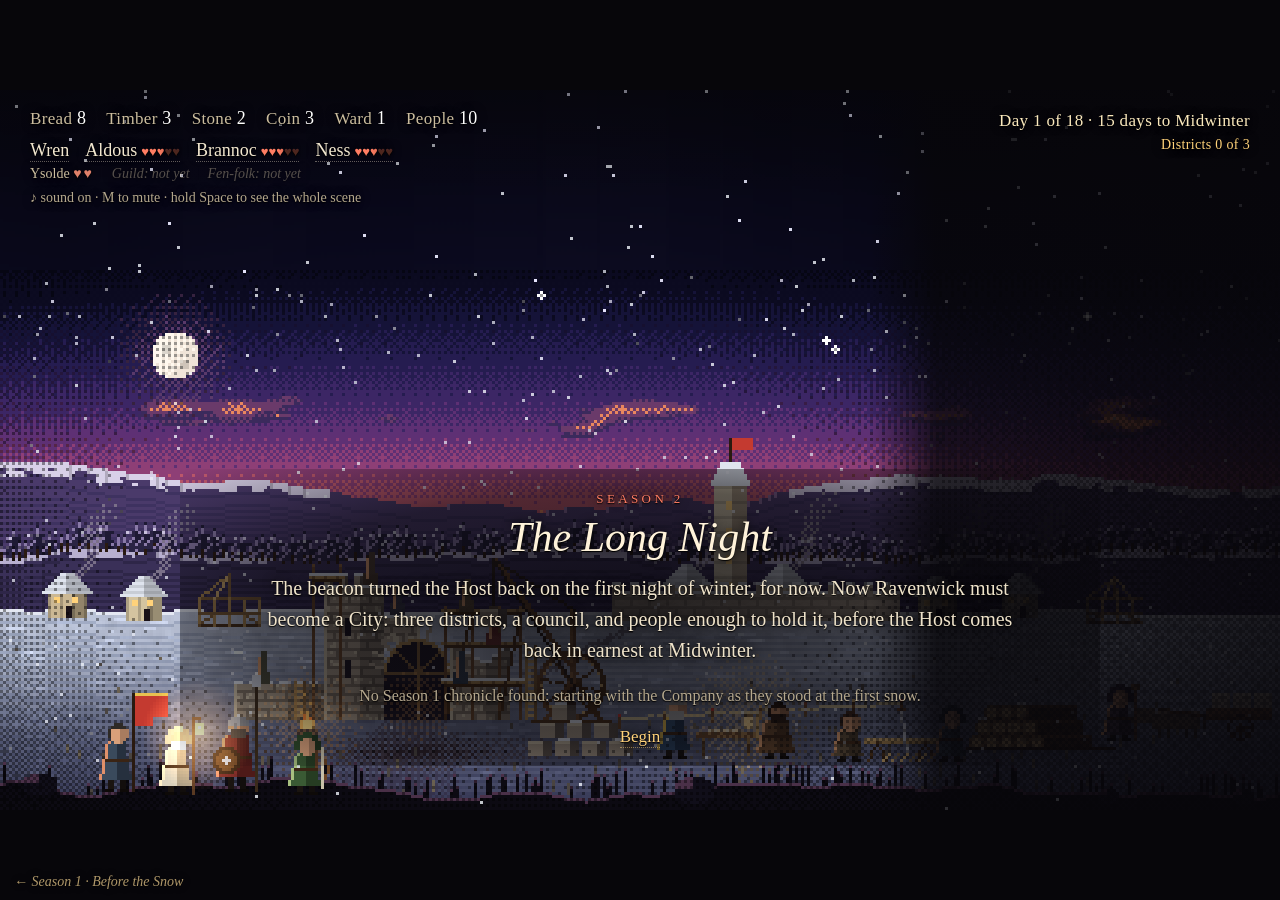
==== commit c67a4cc2: "Link the two seasons: Season 2 from Season 1's page, and back Co-Authored-By: Claude Opus 5.5 <norep" ====
--- a/season2.html
+++ b/season2.html
@@ -554,4 +554,4 @@
 const hash = new URLSearchParams(location.hash.slice(1));
 if (hash.get('scene')) { G.scene = hash.get('scene'); show(S2.places[G.scene] ? (G.trip = {p: G.scene, days: 1, done: {}}, G.visits[G.scene] = 1, place(G.scene)) : null); }
 else splash();
-</script></body></html>
+</script><a id="seasonlink" href="index.html" style="position:fixed;left:14px;bottom:10px;z-index:20;font:italic 14px Georgia,serif;color:#e8c98a;text-decoration:none;opacity:.75;text-shadow:0 1px 1px #000,0 0 8px #000" onmouseover="this.style.opacity=1" onmouseout="this.style.opacity=.75">← Season 1 · Before the Snow</a></body></html>
